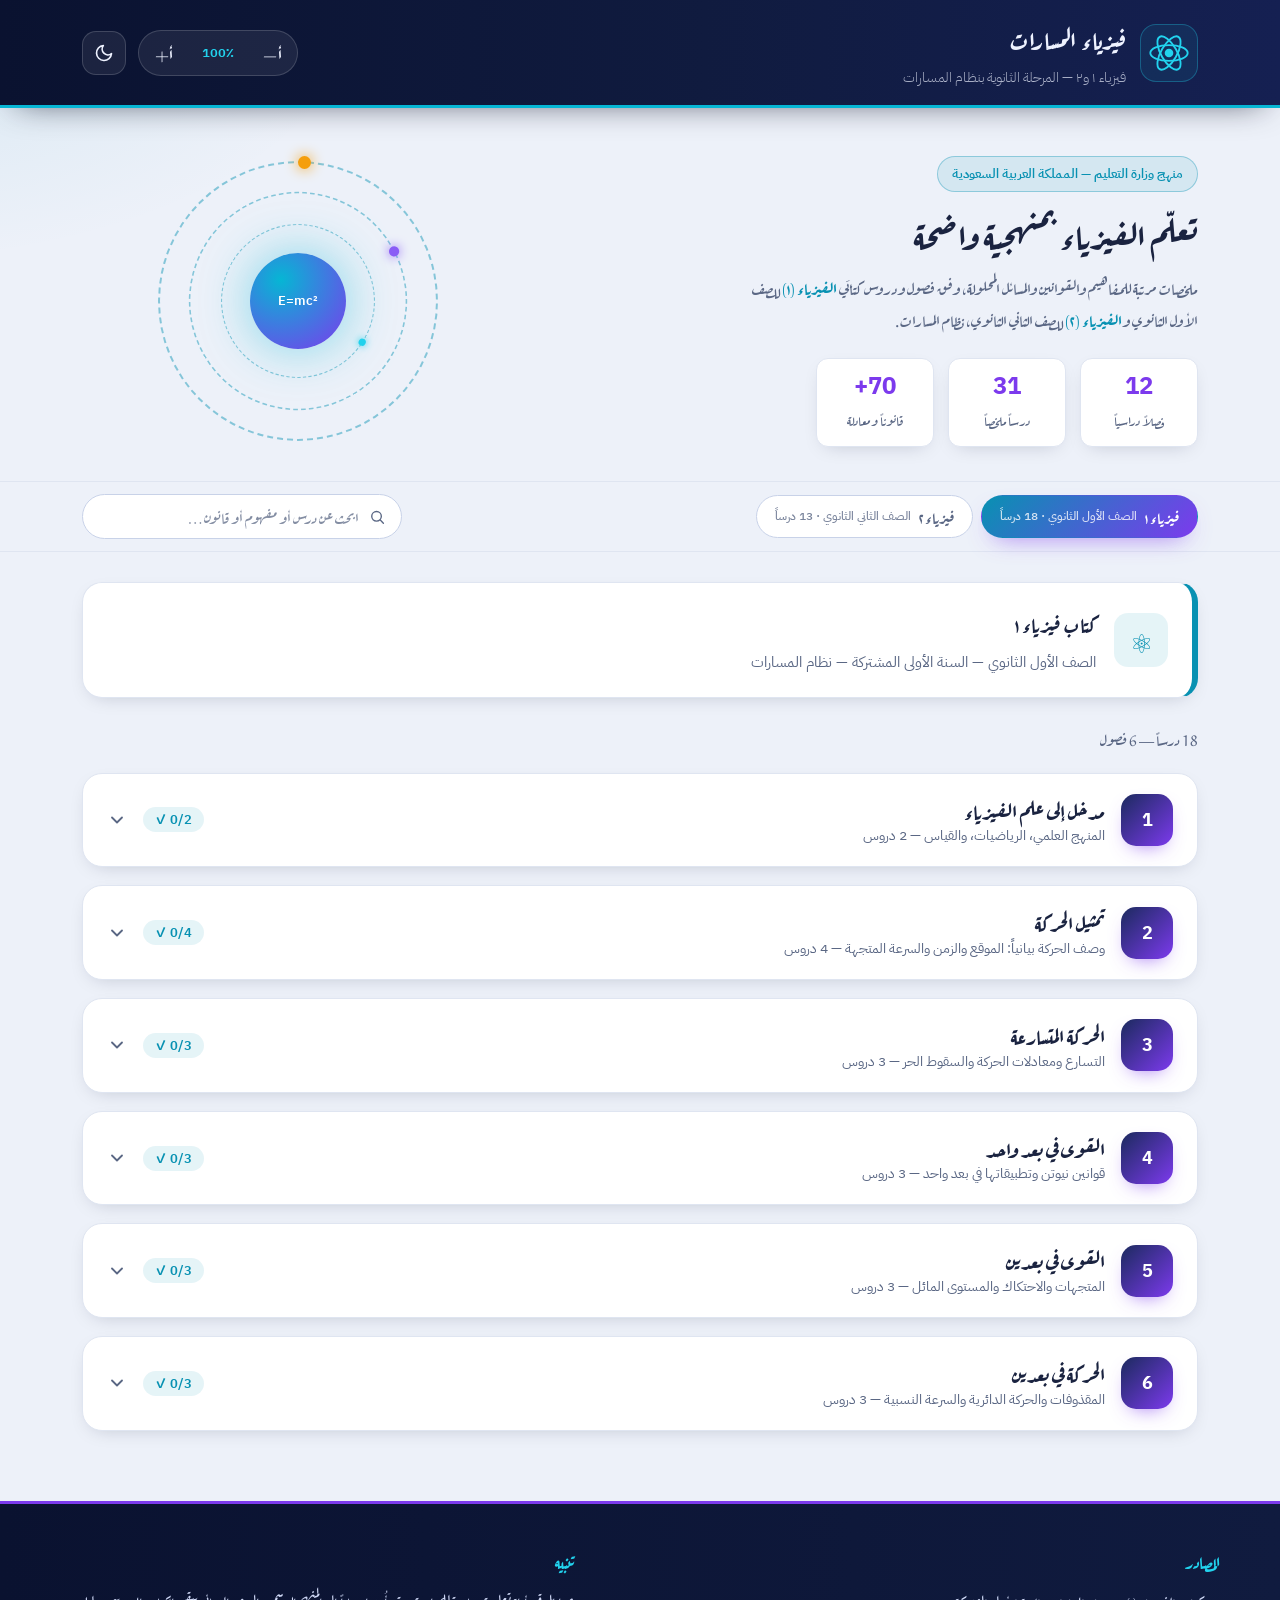
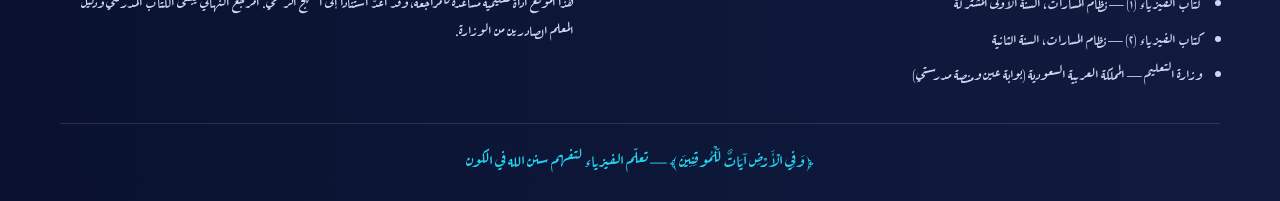
==== index.html @ 3f8d38b4 "Add files via upload" ====
<!DOCTYPE html>
<html lang="ar" dir="rtl" data-theme="light">
<head>
  <meta charset="UTF-8" />
  <meta name="viewport" content="width=device-width, initial-scale=1.0" />
  <meta name="description" content="ملخصات وتدريبات مادة الفيزياء للمرحلة الثانوية — نظام المسارات السعودي: فيزياء ١ للصف الأول الثانوي وفيزياء ٢ للصف الثاني الثانوي، وفق كتب وزارة التعليم." />
  <meta name="theme-color" content="#101b3f" />
  <title>فيزياء المسارات — فيزياء ١ و٢ للمرحلة الثانوية</title>

  <link rel="preconnect" href="https://fonts.googleapis.com" />
  <link rel="preconnect" href="https://fonts.gstatic.com" crossorigin />
  <link href="https://fonts.googleapis.com/css2?family=Aref+Ruqaa:wght@400;700&family=IBM+Plex+Sans+Arabic:wght@300;400;500;600;700&family=Amiri:ital,wght@0,400;0,700;1,400&display=swap" rel="stylesheet" />
  <link rel="stylesheet" href="style.css" />
</head>
<body>
  <!-- ============ الترويسة ============ -->
  <header class="site-header">
    <div class="header-inner">
      <div class="brand">
        <span class="brand-atom" aria-hidden="true">
          <svg viewBox="0 0 64 64" width="46" height="46">
            <circle cx="32" cy="32" r="6" fill="currentColor"/>
            <ellipse cx="32" cy="32" rx="26" ry="11" fill="none" stroke="currentColor" stroke-width="2.6"/>
            <ellipse cx="32" cy="32" rx="26" ry="11" fill="none" stroke="currentColor" stroke-width="2.6" transform="rotate(60 32 32)"/>
            <ellipse cx="32" cy="32" rx="26" ry="11" fill="none" stroke="currentColor" stroke-width="2.6" transform="rotate(120 32 32)"/>
          </svg>
        </span>
        <div class="brand-text">
          <h1>فيزياء المسارات</h1>
          <p>فيزياء ١ و٢ — المرحلة الثانوية بنظام المسارات</p>
        </div>
      </div>

      <div class="header-controls">
        <!-- التحكم بحجم الخط -->
        <div class="font-controls" role="group" aria-label="حجم الخط">
          <button id="fontDec" class="ctrl-btn" title="تصغير الخط">أ−</button>
          <span id="fontValue" class="font-value" title="حجم الخط الحالي">100٪</span>
          <button id="fontInc" class="ctrl-btn" title="تكبير الخط">أ+</button>
        </div>

        <!-- تبديل الثيم -->
        <button id="themeToggle" class="theme-toggle" title="تبديل الوضع الليلي/النهاري" aria-label="تبديل الثيم">
          <svg class="icon-moon" viewBox="0 0 24 24" width="20" height="20">
            <path d="M21 12.8A9 9 0 1 1 11.2 3a7 7 0 0 0 9.8 9.8Z" fill="none" stroke="currentColor" stroke-width="2" stroke-linejoin="round"/>
          </svg>
          <svg class="icon-sun" viewBox="0 0 24 24" width="20" height="20">
            <circle cx="12" cy="12" r="4.5" fill="none" stroke="currentColor" stroke-width="2"/>
            <g stroke="currentColor" stroke-width="2" stroke-linecap="round">
              <path d="M12 2v3M12 19v3M2 12h3M19 12h3M4.9 4.9l2.1 2.1M17 17l2.1 2.1M19.1 4.9 17 7M7 17l-2.1 2.1"/>
            </g>
          </svg>
        </button>
      </div>
    </div>
  </header>

  <!-- ============ البطل ============ -->
  <section class="hero">
    <div class="hero-inner">
      <div class="hero-text">
        <span class="hero-badge">منهج وزارة التعليم — المملكة العربية السعودية</span>
        <h2>تعلّم الفيزياء بمنهجية واضحة</h2>
        <p>
          ملخصات مرتبة للمفاهيم والقوانين والمسائل المحلولة، وفق فصول ودروس كتابَي
          <strong>الفيزياء (١)</strong> للصف الأول الثانوي و<strong>الفيزياء (٢)</strong> للصف الثاني الثانوي،
          نظام المسارات.
        </p>
        <div class="hero-stats">
          <div class="stat"><span class="stat-num">12</span><span class="stat-label">فصلاً دراسياً</span></div>
          <div class="stat"><span class="stat-num">31</span><span class="stat-label">درساً ملخصاً</span></div>
          <div class="stat"><span class="stat-num">70+</span><span class="stat-label">قانوناً ومعادلة</span></div>
        </div>
      </div>
      <div class="hero-art" aria-hidden="true">
        <div class="orbit orbit-a"></div>
        <div class="orbit orbit-b"></div>
        <div class="orbit orbit-c"></div>
        <div class="nucleus">E=mc²</div>
      </div>
    </div>
  </section>

  <!-- ============ اختيار الكتاب + البحث ============ -->
  <nav class="book-nav">
    <div class="book-nav-inner">
      <div id="bookTabs" class="book-tabs" role="tablist" aria-label="اختيار الكتاب"></div>
      <div class="search-box">
        <svg viewBox="0 0 24 24" width="18" height="18" aria-hidden="true">
          <circle cx="11" cy="11" r="7" fill="none" stroke="currentColor" stroke-width="2"/>
          <path d="M16.5 16.5 21 21" stroke="currentColor" stroke-width="2" stroke-linecap="round"/>
        </svg>
        <input id="searchInput" type="search" placeholder="ابحث عن درس أو مفهوم أو قانون…" autocomplete="off" />
      </div>
    </div>
  </nav>

  <main class="container">
    <!-- بطاقة تعريف الكتاب -->
    <section id="bookInfo" class="book-info"></section>

    <!-- التصفية -->
    <div class="toolbar">
      <p id="resultInfo" class="result-info"></p>
      <button id="clearSearch" class="text-btn hidden">مسح البحث</button>
    </div>

    <!-- الفصول -->
    <section id="chapters" class="chapters" aria-live="polite"></section>

    <!-- لا نتائج -->
    <div id="emptyState" class="empty hidden">
      <svg viewBox="0 0 24 24" width="54" height="54" aria-hidden="true">
        <circle cx="11" cy="11" r="7" fill="none" stroke="currentColor" stroke-width="1.6"/>
        <path d="M16.5 16.5 21 21" stroke="currentColor" stroke-width="1.6" stroke-linecap="round"/>
      </svg>
      <h3>لا توجد نتائج مطابقة</h3>
      <p>جرّب كلمة بحث أخرى مثل: التسارع، الزخم، الجاذبية…</p>
    </div>
  </main>

  <!-- ============ الفوتر ============ -->
  <footer class="site-footer">
    <div class="footer-inner">
      <div class="footer-col">
        <h4>المصادر</h4>
        <ul>
          <li>كتاب الفيزياء (١) — نظام المسارات، السنة الأولى المشتركة</li>
          <li>كتاب الفيزياء (٢) — نظام المسارات، السنة الثانية</li>
          <li>وزارة التعليم — المملكة العربية السعودية (بوابة عين ومنصة مدرستي)</li>
        </ul>
      </div>
      <div class="footer-col">
        <h4>تنبيه</h4>
        <p>
          هذا الموقع أداة تعليمية مساعدة للمراجعة، وقد أُعدّ استناداً إلى المنهج الرسمي.
          المرجع النهائي يبقى الكتاب المدرسي ودليل المعلم الصادرين من الوزارة.
        </p>
      </div>
    </div>
    <p class="footer-note">﴿ وَفِي الْأَرْضِ آيَاتٌ لِّلْمُوقِنِينَ ﴾ — تعلّم الفيزياء لتفهم سنن الله في الكون</p>
  </footer>

  <!-- ============ نافذة الدرس ============ -->
  <div id="modal" class="modal hidden" role="dialog" aria-modal="true" aria-labelledby="modalTitle">
    <div class="modal-backdrop" data-close></div>
    <div class="modal-card">
      <button class="modal-close" data-close aria-label="إغلاق">&times;</button>
      <div class="modal-head">
        <span id="modalChapter" class="chip"></span>
        <span id="modalLesson" class="chip chip-soft"></span>
      </div>
      <h2 id="modalTitle"></h2>
      <p id="modalSummary" class="modal-summary"></p>

      <div id="modalConcepts" class="modal-section"></div>
      <div id="modalFormulas" class="modal-section"></div>
      <div id="modalExample" class="modal-section"></div>
      <div id="modalTip" class="modal-tip"></div>
    </div>
  </div>

  <button id="toTop" class="to-top" title="أعلى الصفحة" aria-label="أعلى الصفحة">↑</button>

  <script src="data.js"></script>
  <script src="app.js"></script>
</body>
</html>
---- style.css ----
/* =========================================================
   فيزياء المسارات — التنسيق
   خط الرقعة: Aref Ruqaa للعناوين والنصوص
   خط المعادلات: IBM Plex Sans Arabic
   ========================================================= */

:root {
  --fs: 1;

  --navy-900: #0a1230;
  --navy-800: #101b3f;
  --navy-700: #1b2a5e;
  --cyan-600: #0891b2;
  --cyan-500: #06b6d4;
  --cyan-400: #22d3ee;
  --violet-600: #7c3aed;
  --violet-500: #8b5cf6;
  --amber-500: #f59e0b;
  --amber-600: #d97706;
  --rose-500: #e0527a;

  --bg: #edf1f9;
  --bg-soft: #f7f9fd;
  --surface: #ffffff;
  --text: #1a2340;
  --text-soft: #5a6784;
  --line: #dfe5f1;
  --line-strong: #c8d2e8;
  --accent: var(--cyan-600);
  --accent-2: var(--violet-600);
  --accent-soft: rgba(8, 145, 178, .1);
  --accent-2-soft: rgba(124, 58, 237, .1);
  --shadow-lg: 0 24px 60px -24px rgba(10, 18, 48, .35);
  --shadow-sm: 0 6px 20px -10px rgba(10, 18, 48, .25);
  --radius: 20px;
  --radius-sm: 12px;

  --font-ruqaa: "Aref Ruqaa", "Amiri", serif;
  --font-math: "IBM Plex Sans Arabic", "Segoe UI", sans-serif;
}

[data-theme="dark"] {
  --bg: #080e24;
  --bg-soft: #0d1531;
  --surface: #121c3e;
  --text: #e9eefc;
  --text-soft: #9aa9cf;
  --line: #24336b;
  --line-strong: #35478c;
  --accent: var(--cyan-400);
  --accent-2: var(--violet-500);
  --accent-soft: rgba(34, 211, 238, .12);
  --accent-2-soft: rgba(139, 92, 246, .14);
  --shadow-lg: 0 24px 60px -20px rgba(0, 0, 0, .7);
  --shadow-sm: 0 6px 22px -10px rgba(0, 0, 0, .6);
}

html {
  font-size: calc(100% * var(--fs));
  scroll-behavior: smooth;
}

* { box-sizing: border-box; }

body {
  margin: 0;
  font-family: var(--font-ruqaa);
  color: var(--text);
  background:
    radial-gradient(1000px 500px at 90% -10%, var(--accent-2-soft), transparent 60%),
    radial-gradient(900px 480px at -10% 0%, var(--accent-soft), transparent 55%),
    var(--bg);
  min-height: 100vh;
  line-height: 2;
  transition: background .3s ease, color .3s ease;
}

/* ================= الترويسة ================= */
.site-header {
  position: sticky;
  top: 0;
  z-index: 50;
  background: linear-gradient(90deg, var(--navy-900), var(--navy-800) 55%, #152052);
  color: #eef2ff;
  border-bottom: 3px solid var(--cyan-500);
  box-shadow: 0 10px 34px -18px rgba(6, 12, 34, .8);
}

.header-inner {
  max-width: 1160px;
  margin: 0 auto;
  padding: 14px 22px;
  display: flex;
  align-items: center;
  justify-content: space-between;
  gap: 18px;
  flex-wrap: wrap;
}

.brand { display: flex; align-items: center; gap: 14px; }

.brand-atom {
  display: grid;
  place-items: center;
  width: 58px;
  height: 58px;
  border-radius: 16px;
  color: var(--cyan-400);
  background: rgba(34, 211, 238, .08);
  border: 1px solid rgba(34, 211, 238, .3);
  flex-shrink: 0;
}

.brand-atom svg { animation: spin-slow 26s linear infinite; }
@keyframes spin-slow { to { transform: rotate(360deg); } }

.brand-text h1 {
  margin: 0;
  font-size: 1.55rem;
  font-weight: 700;
  letter-spacing: .2px;
}

.brand-text p {
  margin: 0;
  font-size: .86rem;
  color: rgba(238, 242, 255, .68);
  font-family: var(--font-math);
  font-weight: 300;
}

.header-controls { display: flex; align-items: center; gap: 12px; }

/* مجموعة حجم الخط */
.font-controls {
  display: flex;
  align-items: center;
  gap: 4px;
  background: rgba(255, 255, 255, .07);
  border: 1px solid rgba(255, 255, 255, .16);
  border-radius: 999px;
  padding: 4px;
}

.ctrl-btn {
  min-width: 42px;
  height: 36px;
  padding: 0 10px;
  border: none;
  border-radius: 999px;
  background: transparent;
  color: #eef2ff;
  font-family: var(--font-ruqaa);
  font-size: 1rem;
  font-weight: 700;
  cursor: pointer;
  transition: background .2s, transform .15s;
}

.ctrl-btn:hover { background: rgba(255, 255, 255, .14); }
.ctrl-btn:active { transform: scale(.94); }
.ctrl-btn:disabled { opacity: .35; cursor: not-allowed; }

.font-value {
  min-width: 58px;
  text-align: center;
  font-family: var(--font-math);
  font-size: .8rem;
  font-weight: 600;
  color: var(--cyan-400);
}

/* زر الثيم */
.theme-toggle {
  display: grid;
  place-items: center;
  width: 44px;
  height: 44px;
  border-radius: 14px;
  border: 1px solid rgba(255, 255, 255, .16);
  background: rgba(255, 255, 255, .07);
  color: #eef2ff;
  cursor: pointer;
  transition: background .2s, transform .15s, color .2s;
}

.theme-toggle:hover { background: rgba(255, 255, 255, .16); transform: translateY(-1px); color: var(--cyan-400); }

.icon-sun { display: none; }
[data-theme="dark"] .icon-moon { display: none; }
[data-theme="dark"] .icon-sun { display: block; }

/* ================= البطل ================= */
.hero { padding: 46px 0 34px; }

.hero-inner {
  max-width: 1160px;
  margin: 0 auto;
  padding: 0 22px;
  display: grid;
  grid-template-columns: 1.35fr .9fr;
  gap: 34px;
  align-items: center;
}

.hero-badge {
  display: inline-block;
  font-family: var(--font-math);
  font-size: .8rem;
  font-weight: 600;
  color: var(--accent);
  background: var(--accent-soft);
  border: 1px solid color-mix(in srgb, var(--accent) 35%, transparent);
  padding: 4px 14px;
  border-radius: 999px;
  margin-bottom: 14px;
}

.hero-text h2 {
  margin: 0 0 10px;
  font-size: 2.15rem;
  font-weight: 700;
  line-height: 1.6;
  color: var(--text);
}

.hero-text p {
  margin: 0 0 22px;
  color: var(--text-soft);
  font-size: 1.02rem;
  max-width: 56ch;
}

.hero-text strong { color: var(--accent); font-weight: 700; }

.hero-stats { display: flex; gap: 14px; flex-wrap: wrap; }

.stat {
  background: var(--surface);
  border: 1px solid var(--line);
  border-radius: var(--radius-sm);
  padding: 12px 20px;
  box-shadow: var(--shadow-sm);
  text-align: center;
  min-width: 118px;
}

.stat-num {
  display: block;
  font-family: var(--font-math);
  font-size: 1.5rem;
  font-weight: 700;
  color: var(--accent-2);
  line-height: 1.3;
}

.stat-label { font-size: .84rem; color: var(--text-soft); }

/* الرسم المداري */
.hero-art {
  position: relative;
  width: 280px;
  height: 280px;
  margin-inline: auto;
}

.nucleus {
  position: absolute;
  inset: 50% auto auto 50%;
  transform: translate(-50%, -50%);
  width: 96px;
  height: 96px;
  border-radius: 50%;
  display: grid;
  place-items: center;
  background: radial-gradient(circle at 32% 28%, var(--cyan-500), var(--violet-600));
  color: #fff;
  font-family: var(--font-math);
  font-size: .82rem;
  font-weight: 600;
  box-shadow: 0 0 60px -8px color-mix(in srgb, var(--cyan-500) 70%, transparent);
}

.orbit {
  position: absolute;
  inset: 0;
  border: 2px dashed color-mix(in srgb, var(--accent) 45%, transparent);
  border-radius: 50%;
  animation: spin-slow 30s linear infinite;
}

.orbit::after {
  content: "";
  position: absolute;
  top: -7px;
  left: 50%;
  width: 13px;
  height: 13px;
  border-radius: 50%;
  background: var(--amber-500);
  box-shadow: 0 0 14px var(--amber-500);
}

.orbit-a { transform: rotate(0deg) scale(1); animation-duration: 22s; }
.orbit-b { transform: rotate(60deg) scale(.78); animation-duration: 30s; }
.orbit-b::after { background: var(--violet-500); box-shadow: 0 0 14px var(--violet-500); }
.orbit-c { transform: rotate(120deg) scale(.55); animation-duration: 16s; }
.orbit-c::after { background: var(--cyan-400); box-shadow: 0 0 14px var(--cyan-400); }

/* ================= شريط الكتب ================= */
.book-nav {
  position: sticky;
  top: 87px;
  z-index: 40;
  background: color-mix(in srgb, var(--bg) 88%, transparent);
  backdrop-filter: blur(10px);
  border-block: 1px solid var(--line);
}

.book-nav-inner {
  max-width: 1160px;
  margin: 0 auto;
  padding: 12px 22px;
  display: flex;
  align-items: center;
  justify-content: space-between;
  gap: 16px;
  flex-wrap: wrap;
}

.book-tabs { display: flex; gap: 8px; flex-wrap: wrap; }

.book-tab {
  display: inline-flex;
  align-items: center;
  gap: 8px;
  padding: 8px 18px;
  border-radius: 999px;
  border: 1.5px solid var(--line-strong);
  background: var(--surface);
  color: var(--text-soft);
  font-family: var(--font-ruqaa);
  font-size: .98rem;
  font-weight: 700;
  cursor: pointer;
  transition: all .2s;
}

.book-tab:hover { border-color: var(--accent); color: var(--accent); }

.book-tab.active {
  background: linear-gradient(135deg, var(--cyan-600), var(--violet-600));
  border-color: transparent;
  color: #fff;
  box-shadow: 0 10px 24px -12px color-mix(in srgb, var(--violet-600) 70%, transparent);
}

.book-tab .tab-sub {
  font-family: var(--font-math);
  font-size: .72rem;
  font-weight: 500;
  opacity: .8;
}

/* البحث */
.search-box {
  display: flex;
  align-items: center;
  gap: 8px;
  background: var(--surface);
  border: 1.5px solid var(--line-strong);
  border-radius: 999px;
  padding: 8px 16px;
  color: var(--text-soft);
  transition: border-color .2s, box-shadow .2s;
  min-width: 320px;
}

.search-box:focus-within {
  border-color: var(--accent);
  box-shadow: 0 0 0 4px var(--accent-soft);
}

.search-box input {
  border: none;
  background: transparent;
  color: var(--text);
  font-family: var(--font-ruqaa);
  font-size: .98rem;
  outline: none;
  width: 100%;
}

.search-box input::placeholder { color: var(--text-soft); opacity: .75; }

/* ================= الحاوية ================= */
.container {
  max-width: 1160px;
  margin: 0 auto;
  padding: 30px 22px 70px;
}

/* بطاقة تعريف الكتاب */
.book-info {
  display: flex;
  align-items: center;
  gap: 18px;
  background: var(--surface);
  border: 1px solid var(--line);
  border-inline-start: 6px solid var(--accent);
  border-radius: var(--radius);
  padding: 20px 24px;
  margin-bottom: 26px;
  box-shadow: var(--shadow-sm);
  flex-wrap: wrap;
}

.book-info-icon {
  width: 54px;
  height: 54px;
  display: grid;
  place-items: center;
  border-radius: 14px;
  background: var(--accent-soft);
  color: var(--accent);
  font-size: 1.6rem;
  flex-shrink: 0;
}

.book-info h3 { margin: 0 0 3px; font-size: 1.3rem; font-weight: 700; }

.book-info p {
  margin: 0;
  color: var(--text-soft);
  font-size: .92rem;
  font-family: var(--font-math);
  font-weight: 400;
}

/* شريط الأدوات */
.toolbar {
  display: flex;
  align-items: center;
  justify-content: space-between;
  gap: 12px;
  margin-bottom: 18px;
  flex-wrap: wrap;
}

.result-info { margin: 0; color: var(--text-soft); font-size: .95rem; }

.text-btn {
  background: none;
  border: 1px solid var(--line-strong);
  border-radius: 999px;
  padding: 6px 16px;
  color: var(--accent);
  font-family: var(--font-ruqaa);
  font-size: .9rem;
  cursor: pointer;
  transition: background .2s;
}

.text-btn:hover { background: var(--accent-soft); }

.hidden { display: none !important; }

/* ================= الفصول (الأكورديون) ================= */
.chapters { display: flex; flex-direction: column; gap: 18px; }

.chapter {
  background: var(--surface);
  border: 1px solid var(--line);
  border-radius: var(--radius);
  box-shadow: var(--shadow-sm);
  overflow: hidden;
  transition: border-color .25s, box-shadow .25s;
}

.chapter.open { border-color: color-mix(in srgb, var(--accent) 40%, var(--line)); box-shadow: var(--shadow-lg); }

.chapter-head {
  display: flex;
  align-items: center;
  gap: 16px;
  width: 100%;
  padding: 20px 24px;
  background: transparent;
  border: none;
  cursor: pointer;
  text-align: start;
  font-family: var(--font-ruqaa);
  color: var(--text);
  transition: background .2s;
}

.chapter-head:hover { background: color-mix(in srgb, var(--accent-soft) 60%, transparent); }

.chapter-num {
  width: 52px;
  height: 52px;
  flex-shrink: 0;
  display: grid;
  place-items: center;
  border-radius: 15px;
  background: linear-gradient(135deg, var(--navy-700), var(--violet-600));
  color: #fff;
  font-family: var(--font-math);
  font-weight: 700;
  font-size: 1.15rem;
  box-shadow: 0 8px 20px -10px color-mix(in srgb, var(--violet-600) 80%, transparent);
}

.chapter-title-wrap { flex: 1; min-width: 0; }

.chapter-title {
  margin: 0;
  font-size: 1.32rem;
  font-weight: 700;
  line-height: 1.5;
}

.chapter-desc {
  margin: 0;
  font-size: .88rem;
  color: var(--text-soft);
  font-family: var(--font-math);
  font-weight: 400;
}

.chapter-progress {
  font-family: var(--font-math);
  font-size: .8rem;
  font-weight: 600;
  color: var(--accent);
  background: var(--accent-soft);
  border-radius: 999px;
  padding: 3px 12px;
  white-space: nowrap;
}

.chapter-chevron {
  color: var(--text-soft);
  transition: transform .3s;
  flex-shrink: 0;
}

.chapter.open .chapter-chevron { transform: rotate(180deg); }

.chapter-body {
  display: none;
  padding: 0 24px 24px;
}

.chapter.open .chapter-body { display: block; animation: slide-down .3s ease; }

@keyframes slide-down {
  from { opacity: 0; transform: translateY(-8px); }
  to { opacity: 1; transform: translateY(0); }
}

/* بطاقات الدروس */
.lessons { display: grid; gap: 12px; }

.lesson-card {
  display: flex;
  align-items: center;
  gap: 14px;
  padding: 14px 18px;
  background: var(--bg-soft);
  border: 1px solid var(--line);
  border-radius: var(--radius-sm);
  cursor: pointer;
  transition: transform .18s, border-color .2s, box-shadow .2s, background .2s;
}

.lesson-card:hover {
  transform: translateX(-4px);
  border-color: var(--accent);
  box-shadow: var(--shadow-sm);
}

.lesson-num {
  flex-shrink: 0;
  font-family: var(--font-math);
  font-weight: 700;
  font-size: .82rem;
  color: var(--accent-2);
  background: var(--accent-2-soft);
  padding: 4px 11px;
  border-radius: 8px;
}

.lesson-title {
  flex: 1;
  margin: 0;
  font-size: 1.08rem;
  font-weight: 700;
  min-width: 0;
}

.lesson-main { flex: 1; min-width: 0; }

.lesson-preview {
  margin: 2px 0 0;
  font-size: .84rem;
  color: var(--text-soft);
  font-family: var(--font-math);
  font-weight: 400;
  white-space: nowrap;
  overflow: hidden;
  text-overflow: ellipsis;
}

.lesson-meta { display: flex; align-items: center; gap: 10px; flex-shrink: 0; }

.lesson-f-count {
  font-family: var(--font-math);
  font-size: .74rem;
  font-weight: 600;
  color: var(--text-soft);
  background: var(--line);
  border-radius: 999px;
  padding: 2px 9px;
  white-space: nowrap;
}

[data-theme="dark"] .lesson-f-count { background: color-mix(in srgb, var(--line) 70%, transparent); }

/* زر الإنجاز */
.done-btn {
  width: 34px;
  height: 34px;
  border-radius: 50%;
  border: 2px solid var(--line-strong);
  background: transparent;
  color: transparent;
  cursor: pointer;
  display: grid;
  place-items: center;
  transition: all .2s;
  flex-shrink: 0;
}

.done-btn:hover { border-color: var(--accent); color: var(--accent); }

.done-btn.done {
  background: linear-gradient(135deg, var(--cyan-600), var(--violet-600));
  border-color: transparent;
  color: #fff;
}

.lesson-card.is-done { opacity: .78; }
.lesson-card.is-done .lesson-title { text-decoration: line-through; text-decoration-thickness: 2px; text-decoration-color: color-mix(in srgb, var(--accent) 60%, transparent); }

/* ================= لا نتائج ================= */
.empty { text-align: center; padding: 70px 20px; color: var(--text-soft); }
.empty svg { color: var(--accent); opacity: .55; }
.empty h3 { margin: 14px 0 4px; color: var(--text); }

/* ================= الفوتر ================= */
.site-footer {
  background: linear-gradient(90deg, var(--navy-900), var(--navy-800));
  color: #cdd6f4;
  border-top: 3px solid var(--violet-600);
  padding: 40px 22px 26px;
}

.footer-inner {
  max-width: 1160px;
  margin: 0 auto;
  display: grid;
  grid-template-columns: 1.2fr 1fr;
  gap: 30px;
}

.footer-col h4 {
  margin: 0 0 10px;
  color: var(--cyan-400);
  font-size: 1.08rem;
}

.footer-col ul { margin: 0; padding-inline-start: 18px; }
.footer-col li { margin-bottom: 6px; font-size: .92rem; }
.footer-col p { margin: 0; font-size: .9rem; line-height: 1.9; }

.footer-note {
  max-width: 1160px;
  margin: 28px auto 0;
  padding-top: 18px;
  border-top: 1px solid rgba(255, 255, 255, .12);
  text-align: center;
  font-size: 1.05rem;
  color: var(--cyan-400);
}

/* ================= نافذة الدرس ================= */
.modal {
  position: fixed;
  inset: 0;
  z-index: 100;
  display: grid;
  place-items: center;
  padding: 20px;
}

.modal-backdrop {
  position: absolute;
  inset: 0;
  background: rgba(5, 10, 28, .68);
  backdrop-filter: blur(4px);
  animation: fade .25s ease;
}

@keyframes fade { from { opacity: 0; } to { opacity: 1; } }

.modal-card {
  position: relative;
  width: min(760px, 100%);
  max-height: 88vh;
  overflow-y: auto;
  background: var(--surface);
  border-radius: 24px;
  padding: 34px 32px 30px;
  box-shadow: 0 40px 90px -30px rgba(0, 0, 0, .6);
  border-top: 6px solid transparent;
  border-image: linear-gradient(90deg, var(--cyan-500), var(--violet-600)) 1;
  animation: pop .32s cubic-bezier(.2, .9, .3, 1.15);
}

@keyframes pop {
  from { opacity: 0; transform: scale(.95) translateY(14px); }
  to { opacity: 1; transform: scale(1) translateY(0); }
}

.modal-close {
  position: absolute;
  top: 16px;
  inset-inline-end: 18px;
  width: 40px;
  height: 40px;
  border-radius: 50%;
  border: 1px solid var(--line-strong);
  background: var(--bg-soft);
  color: var(--text);
  font-size: 1.5rem;
  line-height: 1;
  cursor: pointer;
  transition: background .2s, transform .15s;
}

.modal-close:hover { background: var(--line); transform: rotate(90deg); }

.modal-head { display: flex; gap: 8px; flex-wrap: wrap; margin-bottom: 14px; }

.chip {
  display: inline-block;
  font-family: var(--font-math);
  font-size: .76rem;
  font-weight: 700;
  color: #fff;
  background: linear-gradient(135deg, var(--cyan-600), var(--violet-600));
  padding: 3px 13px;
  border-radius: 999px;
}

.chip-soft {
  background: var(--accent-soft);
  color: var(--accent);
}

.modal-card h2 { margin: 0 0 10px; font-size: 1.7rem; font-weight: 700; color: var(--text); }

.modal-summary {
  margin: 0 0 22px;
  color: var(--text-soft);
  font-size: 1rem;
  line-height: 2.1;
  padding: 14px 18px;
  background: var(--bg-soft);
  border-inline-start: 4px solid var(--accent);
  border-radius: 10px;
}

.modal-section { margin-bottom: 24px; }

.modal-section h3 {
  margin: 0 0 12px;
  font-size: 1.18rem;
  font-weight: 700;
  color: var(--accent-2);
  display: flex;
  align-items: center;
  gap: 8px;
}

.modal-section h3::before {
  content: "";
  width: 8px;
  height: 8px;
  border-radius: 50%;
  background: linear-gradient(135deg, var(--cyan-500), var(--violet-600));
  flex-shrink: 0;
}

/* المفاهيم */
.concept {
  padding: 12px 16px;
  border: 1px solid var(--line);
  border-radius: var(--radius-sm);
  margin-bottom: 10px;
  background: var(--surface);
}

.concept b { color: var(--accent); font-weight: 700; }
.concept p { margin: 4px 0 0; color: var(--text-soft); font-size: .95rem; line-height: 2; }

/* القوانين */
.formula {
  display: flex;
  align-items: center;
  justify-content: space-between;
  gap: 16px;
  padding: 13px 18px;
  background: var(--bg-soft);
  border: 1.5px dashed color-mix(in srgb, var(--accent) 45%, transparent);
  border-radius: var(--radius-sm);
  margin-bottom: 10px;
  flex-wrap: wrap;
}

.formula-e {
  font-family: var(--font-math);
  font-size: 1.08rem;
  font-weight: 600;
  color: var(--text);
  direction: ltr;
  unicode-bidi: embed;
}

.formula-e sub, .formula-e sup { font-size: .7em; }

.formula-d { font-size: .87rem; color: var(--text-soft); text-align: end; flex: 1; min-width: 200px; }

/* المثال */
.example-q {
  padding: 14px 18px;
  background: color-mix(in srgb, var(--amber-500) 12%, transparent);
  border-inline-start: 4px solid var(--amber-500);
  border-radius: 10px;
  margin-bottom: 12px;
  font-size: 1rem;
}

.example-q b { color: var(--amber-600); }
[data-theme="dark"] .example-q b { color: var(--amber-500); }

.example-steps { margin: 0; padding: 0; list-style: none; counter-reset: step; }

.example-steps li {
  position: relative;
  padding: 8px 42px 8px 14px;
  margin-bottom: 8px;
  background: var(--bg-soft);
  border-radius: 10px;
  font-family: var(--font-math);
  font-size: .95rem;
  direction: ltr;
  text-align: left;
  unicode-bidi: embed;
}

.example-steps li::before {
  counter-increment: step;
  content: counter(step, arabic-indic);
  position: absolute;
  inset-inline-end: 12px;
  top: 50%;
  transform: translateY(-50%);
  width: 24px;
  height: 24px;
  border-radius: 50%;
  display: grid;
  place-items: center;
  background: var(--accent-soft);
  color: var(--accent);
  font-family: var(--font-math);
  font-size: .78rem;
  font-weight: 700;
}

.example-answer {
  padding: 12px 18px;
  background: var(--accent-soft);
  border-radius: 10px;
  font-weight: 700;
  font-size: 1.02rem;
}

.example-answer b { color: var(--accent); }

/* التنبيه */
.modal-tip {
  padding: 14px 18px;
  background: var(--accent-2-soft);
  border-inline-start: 4px solid var(--accent-2);
  border-radius: 10px;
  font-size: .95rem;
  line-height: 2;
}

.modal-tip b { color: var(--accent-2); }

/* ================= زر الأعلى ================= */
.to-top {
  position: fixed;
  inset-block-end: 26px;
  inset-inline-start: 26px;
  width: 48px;
  height: 48px;
  border-radius: 50%;
  border: none;
  background: linear-gradient(135deg, var(--cyan-600), var(--violet-600));
  color: #fff;
  font-size: 1.3rem;
  cursor: pointer;
  box-shadow: 0 14px 30px -12px color-mix(in srgb, var(--violet-600) 80%, transparent);
  opacity: 0;
  pointer-events: none;
  transition: opacity .25s, transform .2s;
  z-index: 45;
}

.to-top.show { opacity: 1; pointer-events: auto; }
.to-top:hover { transform: translateY(-4px); }

/* ================= تجاوب ================= */
@media (max-width: 900px) {
  .hero-inner { grid-template-columns: 1fr; text-align: center; }
  .hero-text p { margin-inline: auto; }
  .hero-stats { justify-content: center; }
  .hero-art { display: none; }
  .search-box { min-width: 0; width: 100%; }
  .book-nav-inner { justify-content: center; }
}

@media (max-width: 640px) {
  .header-inner { justify-content: center; }
  .brand-text h1 { font-size: 1.3rem; }
  .brand-text p { font-size: .78rem; }
  .hero { padding: 30px 0 22px; }
  .hero-text h2 { font-size: 1.7rem; }
  .container { padding: 22px 16px 60px; }
  .chapter-head { padding: 16px; gap: 12px; }
  .chapter-body { padding: 0 16px 18px; }
  .chapter-num { width: 44px; height: 44px; font-size: 1rem; }
  .chapter-title { font-size: 1.14rem; }
  .lesson-card { padding: 12px 14px; gap: 10px; }
  .lesson-preview { display: none; }
  .modal-card { padding: 28px 20px 24px; }
  .modal-card h2 { font-size: 1.4rem; }
  .formula { flex-direction: column; align-items: flex-start; }
  .formula-d { text-align: start; }
}

@media (prefers-reduced-motion: reduce) {
  * { animation: none !important; transition: none !important; scroll-behavior: auto !important; }
}
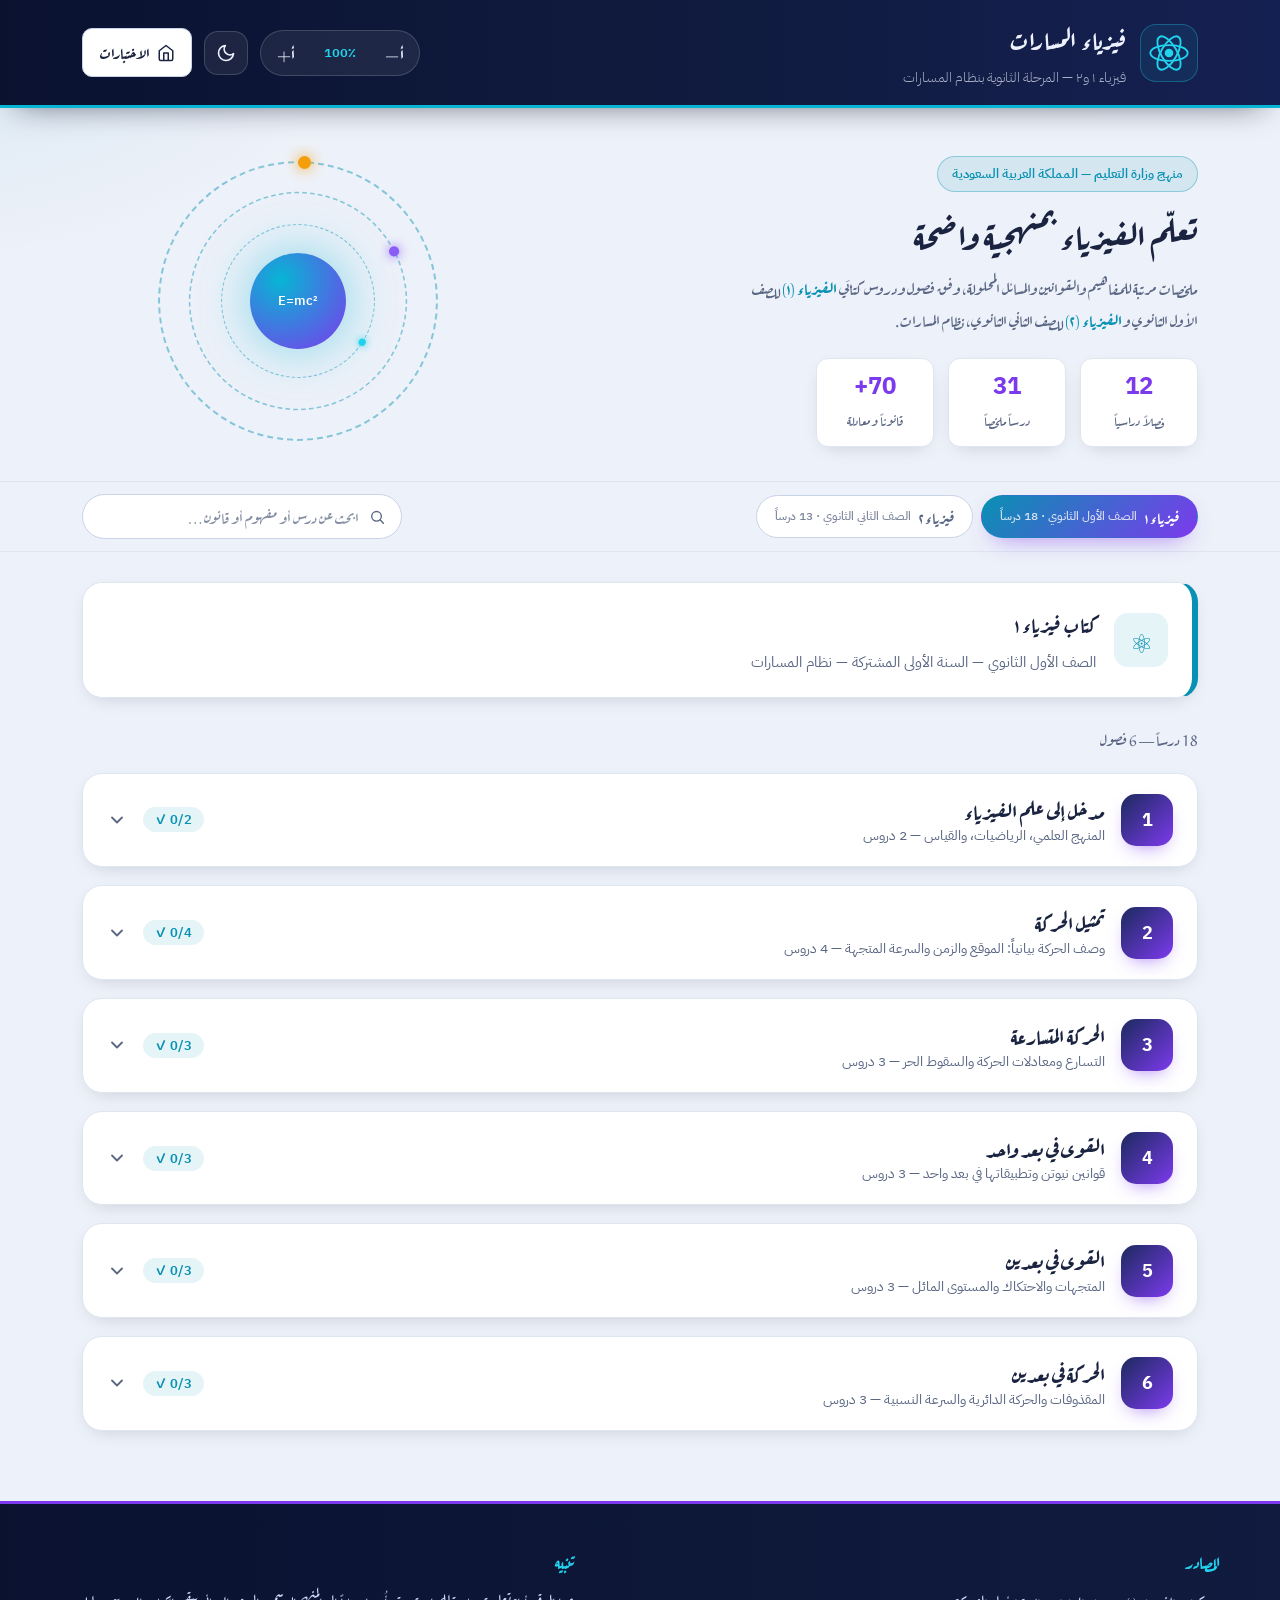
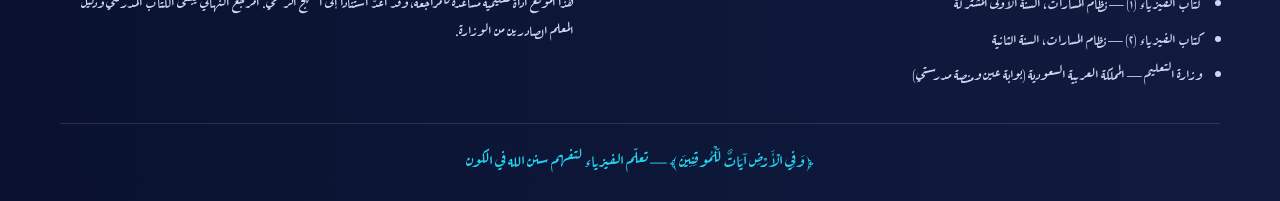
==== commit 789d016f: "Add files via upload" ====
--- a/index.html
+++ b/index.html
@@ -51,6 +51,15 @@
             </g>
           </svg>
         </button>
+
+        <!-- رابط صفحة الاختبارات -->
+        <a href="exams.html" class="exams-link" title="الانتقال إلى صفحة الاختبارات التفاعلية" aria-label="الاختبارات">
+          <svg viewBox="0 0 24 24" width="18" height="18" aria-hidden="true">
+            <path d="M3 9l9-7 9 7v11a2 2 0 0 1-2 2H5a2 2 0 0 1-2-2z" fill="none" stroke="currentColor" stroke-width="2" stroke-linejoin="round"/>
+            <polyline points="9 22 9 12 15 12 15 22" fill="none" stroke="currentColor" stroke-width="2" stroke-linejoin="round"/>
+          </svg>
+          <span>الاختبارات</span>
+        </a>
       </div>
     </div>
   </header>
--- a/style.css
+++ b/style.css
@@ -966,3 +966,53 @@
 @media (prefers-reduced-motion: reduce) {
   * { animation: none !important; transition: none !important; scroll-behavior: auto !important; }
 }
+
+/* رابط الاختبارات في الترويسة */
+.header-actions {
+  display: flex;
+  align-items: center;
+  gap: 10px;
+  margin-inline-start: auto;
+}
+
+.exams-link {
+  display: inline-flex;
+  align-items: center;
+  gap: 7px;
+  padding: 8px 16px;
+  border-radius: 10px;
+  border: 1.5px solid var(--line-strong);
+  background: var(--surface);
+  color: var(--text);
+  font-family: var(--font-ruqaa);
+  font-weight: 700;
+  font-size: .95rem;
+  text-decoration: none;
+  transition: all .2s;
+}
+
+.exams-link:hover {
+  border-color: var(--accent);
+  color: var(--accent);
+  background: var(--accent-soft);
+}
+
+/* إظهار رابط الاختبارات في التحكم العلوي في الجوال */
+@media (max-width: 640px) {
+  .header-inner {
+    flex-direction: column;
+    align-items: stretch;
+    gap: 12px;
+  }
+  .header-actions {
+    margin-inline-start: 0;
+    justify-content: center;
+    width: 100%;
+  }
+  .exams-link {
+    justify-content: center;
+    width: 100%;
+    max-width: 220px;
+    margin-inline: auto;
+  }
+}
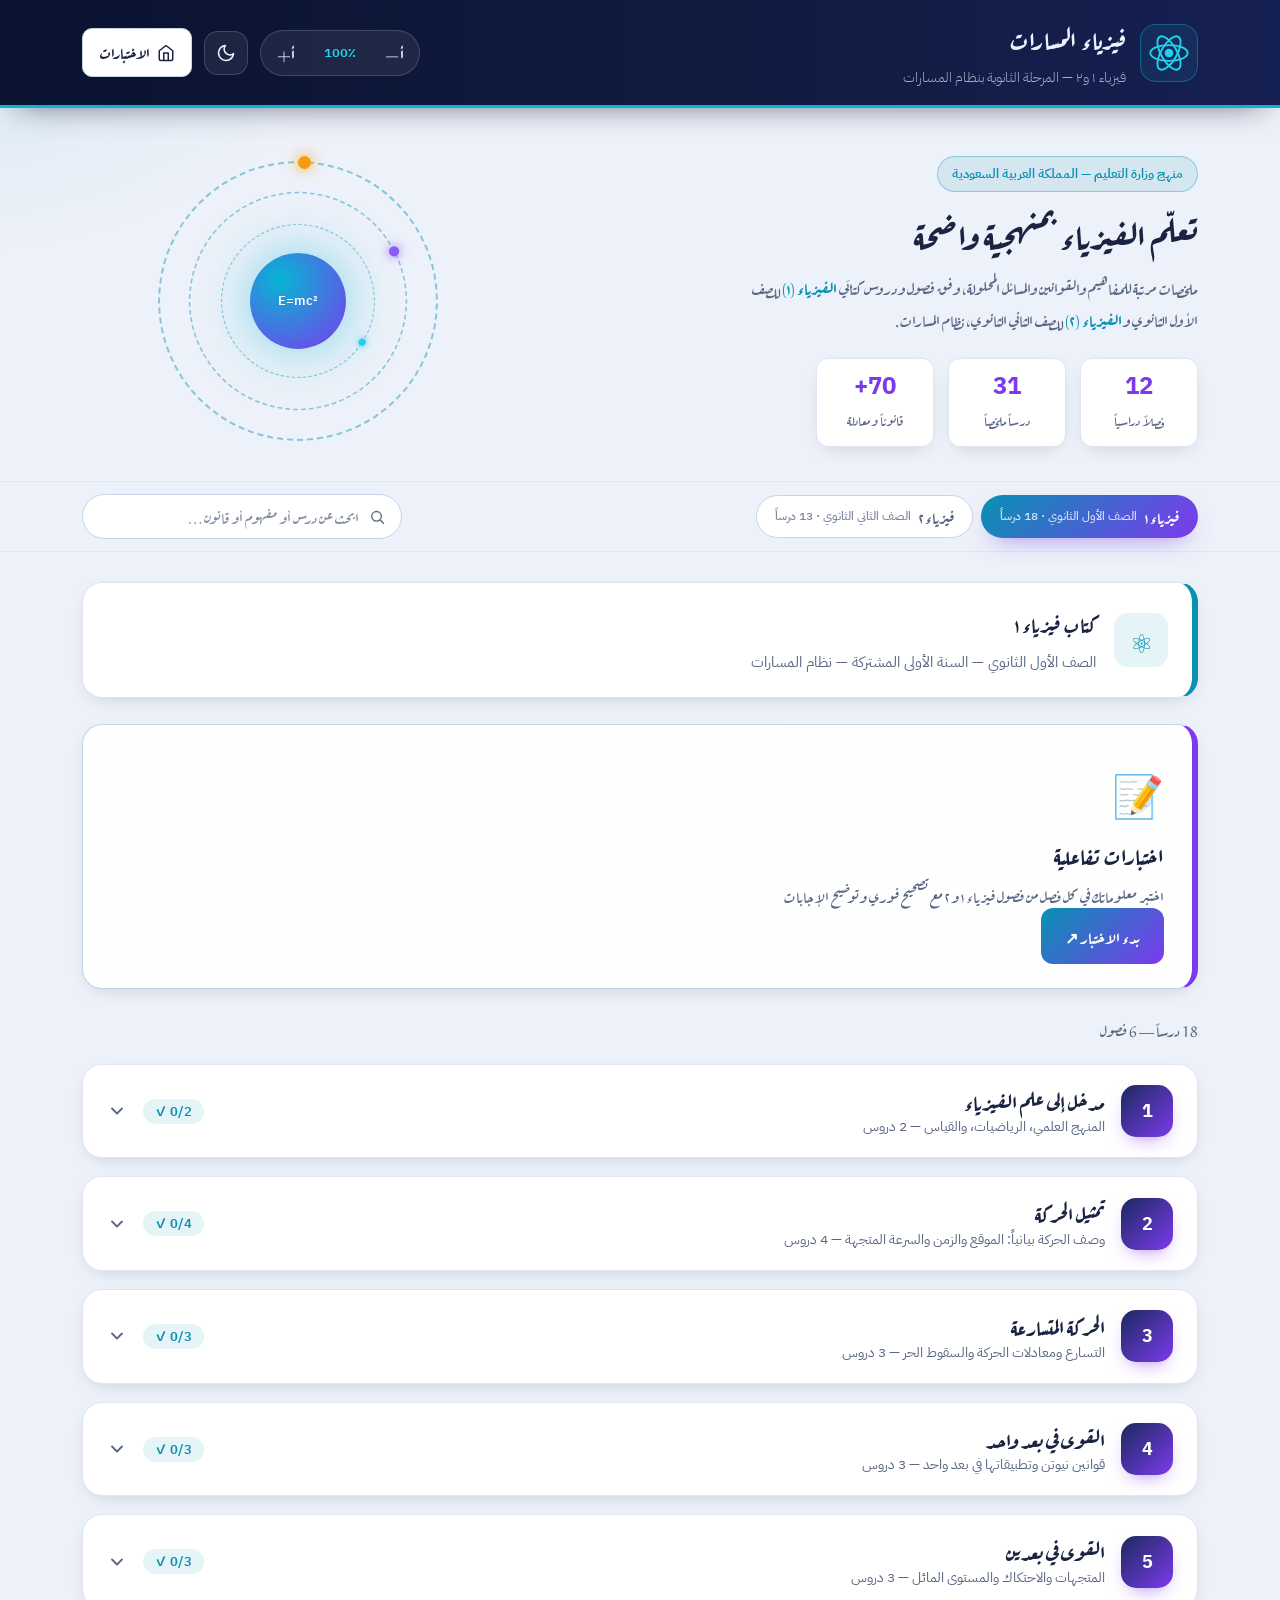
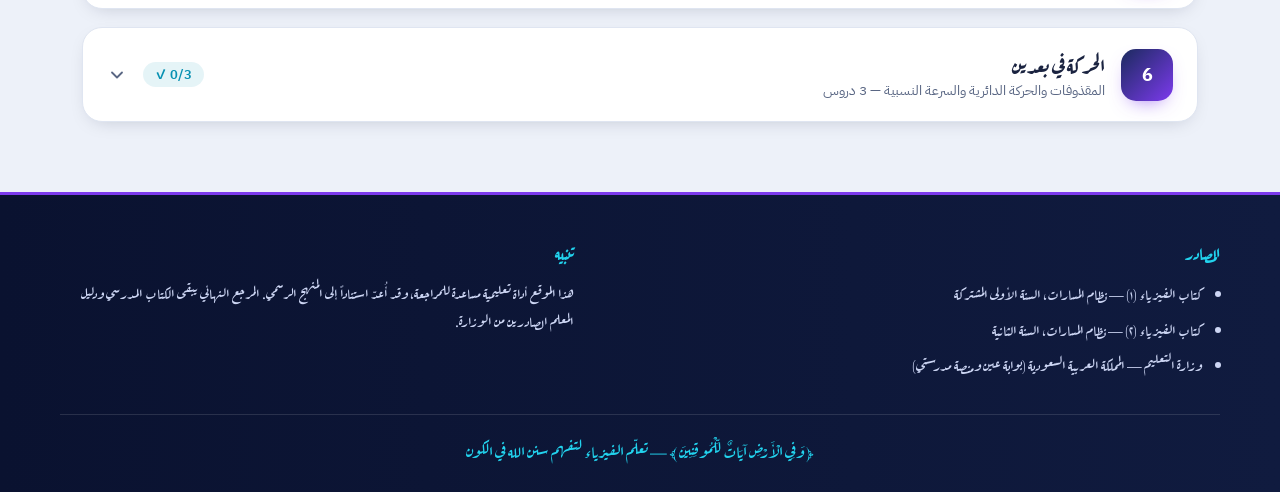
==== commit 3f828742: "Add files via upload" ====
--- a/index.html
+++ b/index.html
@@ -52,8 +52,8 @@
           </svg>
         </button>
 
-        <!-- رابط صفحة الاختبارات -->
-        <a href="exams.html" class="exams-link" title="الانتقال إلى صفحة الاختبارات التفاعلية" aria-label="الاختبارات">
+        <!-- رابط صفحة الاختبارات (يفتح في صفحة مستقلة) -->
+        <a href="exams.html" target="_blank" rel="noopener noreferrer" class="exams-link" title="الانتقال إلى صفحة الاختبارات التفاعلية" aria-label="الاختبارات">
           <svg viewBox="0 0 24 24" width="18" height="18" aria-hidden="true">
             <path d="M3 9l9-7 9 7v11a2 2 0 0 1-2 2H5a2 2 0 0 1-2-2z" fill="none" stroke="currentColor" stroke-width="2" stroke-linejoin="round"/>
             <polyline points="9 22 9 12 15 12 15 22" fill="none" stroke="currentColor" stroke-width="2" stroke-linejoin="round"/>
@@ -107,6 +107,18 @@
   <main class="container">
     <!-- بطاقة تعريف الكتاب -->
     <section id="bookInfo" class="book-info"></section>
+
+    <!-- بطاقة الاختبارات السريعة -->
+    <section class="exams-card">
+      <div class="exams-card-inner">
+        <div class="exams-card-icon" aria-hidden="true">📝</div>
+        <div class="exams-card-text">
+          <h3>اختبارات تفاعلية</h3>
+          <p>اختبر معلوماتك في كل فصل من فصول فيزياء ١ و ٢ مع تصحيح فوري وتوضيح الإجابات</p>
+        </div>
+        <a href="exams.html" target="_blank" rel="noopener noreferrer" class="exams-card-btn">بدء الاختبار ↗</a>
+      </div>
+    </section>
 
     <!-- التصفية -->
     <div class="toolbar">
--- a/style.css
+++ b/style.css
@@ -967,6 +967,68 @@
   * { animation: none !important; transition: none !important; scroll-behavior: auto !important; }
 }
 
+/* بطاقة الاختبارات السريعة */
+.exams-card {
+  background: linear-gradient(135deg, var(--surface), color-mix(in srgb, var(--surface) 90%, var(--bg-soft)));
+  border: 1.5px solid var(--line-strong);
+  border-inline-start: 6px solid var(--accent-2);
+  border-radius: var(--radius);
+  padding: 24px 28px;
+  margin: 26px 0;
+  box-shadow: var(--shadow-sm);
+  display: flex;
+  align-items: center;
+  gap: 22px;
+  flex-wrap: wrap;
+  transition: transform .2s, border-color .2s;
+}
+
+.exams-card:hover {
+  transform: translateY(-2px);
+  border-color: var(--accent);
+}
+
+.exams-card-icon {
+  font-size: 2.6rem;
+  flex-shrink: 0;
+}
+
+.exams-card-text h3 {
+  margin: 0 0 6px;
+  font-size: 1.4rem;
+  color: var(--text);
+}
+
+.exams-card-text p {
+  margin: 0;
+  color: var(--text-soft);
+  font-size: .98rem;
+  line-height: 1.6;
+}
+
+.exams-card-btn {
+  margin-inline-start: auto;
+  padding: 12px 24px;
+  border-radius: 12px;
+  border: none;
+  background: linear-gradient(135deg, var(--cyan-600), var(--violet-600));
+  color: #fff;
+  font-family: var(--font-ruqaa);
+  font-weight: 700;
+  font-size: 1rem;
+  text-decoration: none;
+  cursor: pointer;
+  transition: all .2s;
+  display: inline-flex;
+  align-items: center;
+  gap: 8px;
+}
+
+.exams-card-btn:hover {
+  transform: translateY(-2px);
+  box-shadow: 0 12px 28px -12px color-mix(in srgb, var(--violet-600) 80%, transparent);
+}
+
 /* رابط الاختبارات في الترويسة */
 .header-actions {
   display: flex;
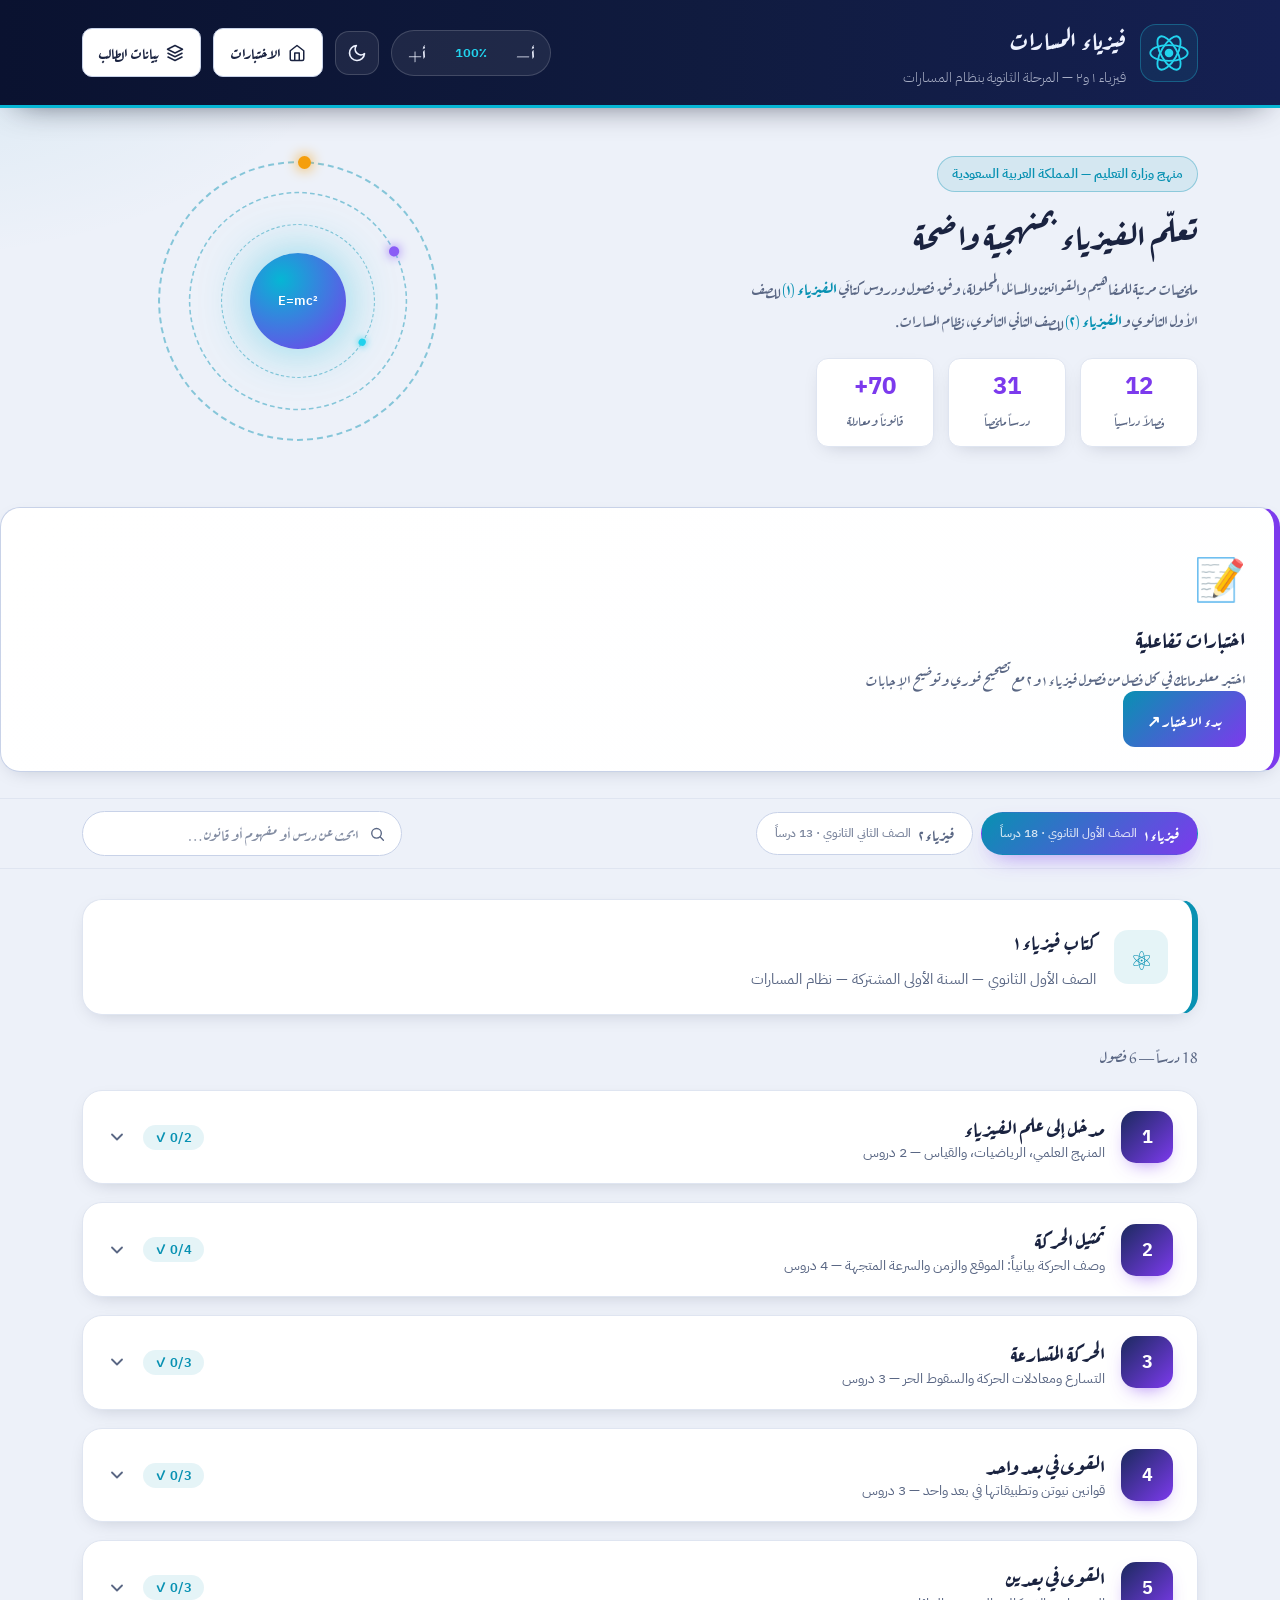
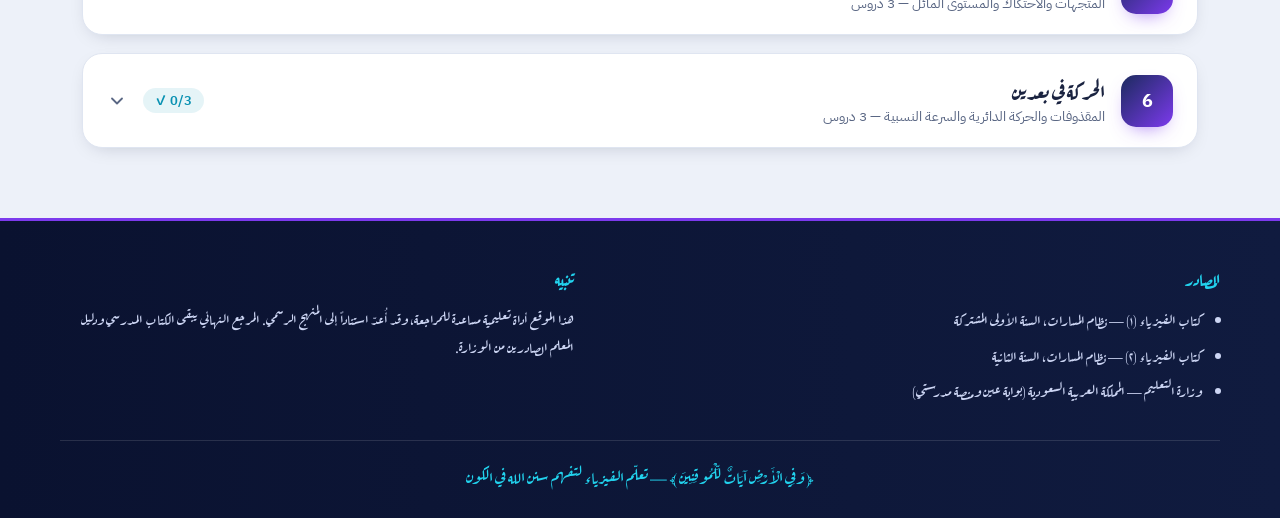
==== commit 7ed6796a: "Add files via upload" ====
--- a/index.html
+++ b/index.html
@@ -11,6 +11,8 @@
   <link rel="preconnect" href="https://fonts.gstatic.com" crossorigin />
   <link href="https://fonts.googleapis.com/css2?family=Aref+Ruqaa:wght@400;700&family=IBM+Plex+Sans+Arabic:wght@300;400;500;600;700&family=Amiri:ital,wght@0,400;0,700;1,400&display=swap" rel="stylesheet" />
   <link rel="stylesheet" href="style.css" />
+  <link rel="manifest" href="manifest.json" />
+  <link rel="apple-touch-icon" href="icons/apple-touch-icon-180.svg" />
 </head>
 <body>
   <!-- ============ الترويسة ============ -->
@@ -59,6 +61,14 @@
             <polyline points="9 22 9 12 15 12 15 22" fill="none" stroke="currentColor" stroke-width="2" stroke-linejoin="round"/>
           </svg>
           <span>الاختبارات</span>
+        </a>
+
+        <!-- رابط بيانات الطالب -->
+        <a href="student-data.html" target="_blank" rel="noopener noreferrer" class="exams-link" title="بيانات الطالب والسجل الأكاديمي" aria-label="بيانات الطالب">
+          <svg viewBox="0 0 24 24" width="18" height="18" aria-hidden="true">
+            <path d="M12 2L2 7l10 5 10-5-10-5zM2 17l10 5 10-5M2 12l10 5 10-5" fill="none" stroke="currentColor" stroke-width="2" stroke-linejoin="round"/>
+          </svg>
+          <span>بيانات الطالب</span>
         </a>
       </div>
     </div>
@@ -90,6 +100,18 @@
     </div>
   </section>
 
+  <!-- ============ بطاقة الاختبارات السريعة ============ -->
+  <section class="exams-card">
+    <div class="exams-card-inner">
+      <div class="exams-card-icon" aria-hidden="true">📝</div>
+      <div class="exams-card-text">
+        <h3>اختبارات تفاعلية</h3>
+        <p>اختبر معلوماتك في كل فصل من فصول فيزياء ١ و ٢ مع تصحيح فوري وتوضيح الإجابات</p>
+      </div>
+      <a href="exams.html" target="_blank" rel="noopener noreferrer" class="exams-card-btn">بدء الاختبار ↗</a>
+    </div>
+  </section>
+
   <!-- ============ اختيار الكتاب + البحث ============ -->
   <nav class="book-nav">
     <div class="book-nav-inner">
@@ -108,18 +130,6 @@
     <!-- بطاقة تعريف الكتاب -->
     <section id="bookInfo" class="book-info"></section>
 
-    <!-- بطاقة الاختبارات السريعة -->
-    <section class="exams-card">
-      <div class="exams-card-inner">
-        <div class="exams-card-icon" aria-hidden="true">📝</div>
-        <div class="exams-card-text">
-          <h3>اختبارات تفاعلية</h3>
-          <p>اختبر معلوماتك في كل فصل من فصول فيزياء ١ و ٢ مع تصحيح فوري وتوضيح الإجابات</p>
-        </div>
-        <a href="exams.html" target="_blank" rel="noopener noreferrer" class="exams-card-btn">بدء الاختبار ↗</a>
-      </div>
-    </section>
-
     <!-- التصفية -->
     <div class="toolbar">
       <p id="resultInfo" class="result-info"></p>
@@ -185,5 +195,19 @@
 
   <script src="data.js"></script>
   <script src="app.js"></script>
+  <script>
+    if ('serviceWorker' in navigator) {
+      const isLocalhost = location.hostname === 'localhost' || location.hostname === '127.0.0.1';
+      const isPreview = window.self !== window.top;
+      const excludedPaths = ['/login', '/oauth', '/auth'];
+      const pathname = location.pathname;
+
+      if (!isLocalhost && !isPreview && !excludedPaths.some(p => pathname.startsWith(p))) {
+        navigator.serviceWorker.register('/sw.js')
+          .then(reg => console.log('Service Worker registered:', reg.scope))
+          .catch(err => console.log('Service Worker registration failed:', err));
+      }
+    }
+  </script>
 </body>
 </html>
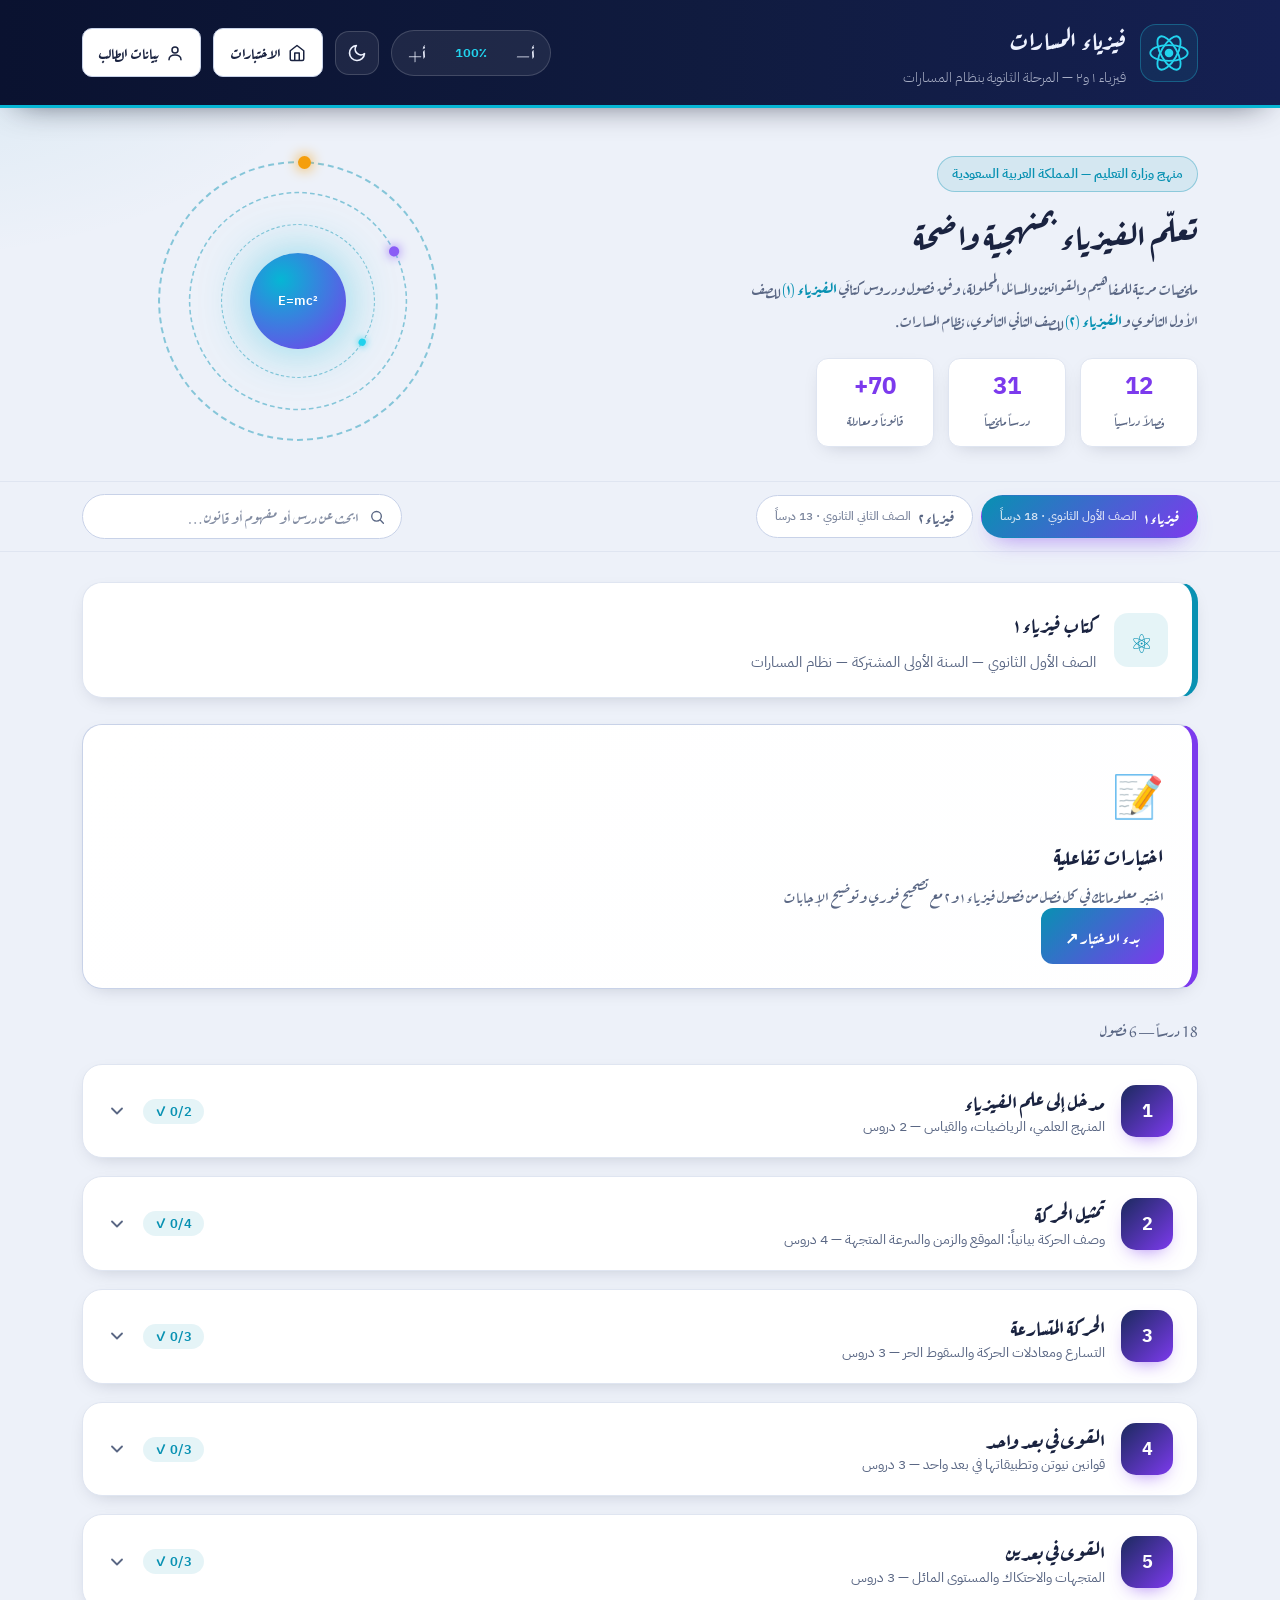
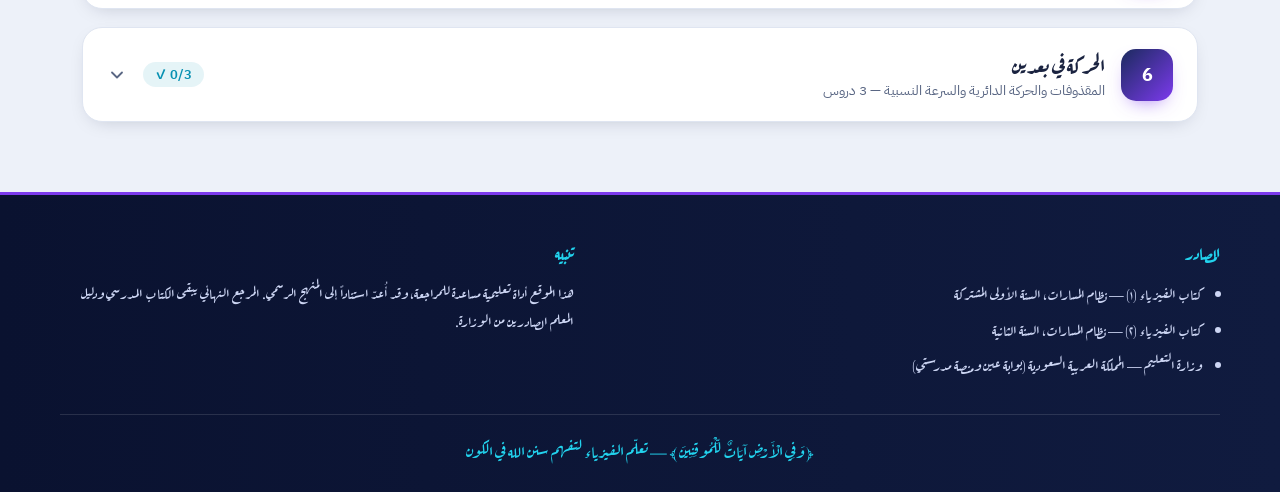
==== commit 94e0a320: "Add files via upload" ====
--- a/index.html
+++ b/index.html
@@ -63,10 +63,11 @@
           <span>الاختبارات</span>
         </a>
 
-        <!-- رابط بيانات الطالب -->
-        <a href="student-data.html" target="_blank" rel="noopener noreferrer" class="exams-link" title="بيانات الطالب والسجل الأكاديمي" aria-label="بيانات الطالب">
+        <!-- رابط صفحة بيانات الطالب -->
+        <a href="student-data.html" class="exams-link" title="الدخول إلى صفحة بيانات الطالب" aria-label="بيانات الطالب">
           <svg viewBox="0 0 24 24" width="18" height="18" aria-hidden="true">
-            <path d="M12 2L2 7l10 5 10-5-10-5zM2 17l10 5 10-5M2 12l10 5 10-5" fill="none" stroke="currentColor" stroke-width="2" stroke-linejoin="round"/>
+            <circle cx="12" cy="8" r="4" fill="none" stroke="currentColor" stroke-width="2"/>
+            <path d="M4 21c0-4 3.6-6.5 8-6.5s8 2.5 8 6.5" fill="none" stroke="currentColor" stroke-width="2" stroke-linecap="round"/>
           </svg>
           <span>بيانات الطالب</span>
         </a>
@@ -100,18 +101,6 @@
     </div>
   </section>
 
-  <!-- ============ بطاقة الاختبارات السريعة ============ -->
-  <section class="exams-card">
-    <div class="exams-card-inner">
-      <div class="exams-card-icon" aria-hidden="true">📝</div>
-      <div class="exams-card-text">
-        <h3>اختبارات تفاعلية</h3>
-        <p>اختبر معلوماتك في كل فصل من فصول فيزياء ١ و ٢ مع تصحيح فوري وتوضيح الإجابات</p>
-      </div>
-      <a href="exams.html" target="_blank" rel="noopener noreferrer" class="exams-card-btn">بدء الاختبار ↗</a>
-    </div>
-  </section>
-
   <!-- ============ اختيار الكتاب + البحث ============ -->
   <nav class="book-nav">
     <div class="book-nav-inner">
@@ -130,6 +119,18 @@
     <!-- بطاقة تعريف الكتاب -->
     <section id="bookInfo" class="book-info"></section>
 
+    <!-- بطاقة الاختبارات السريعة -->
+    <section class="exams-card">
+      <div class="exams-card-inner">
+        <div class="exams-card-icon" aria-hidden="true">📝</div>
+        <div class="exams-card-text">
+          <h3>اختبارات تفاعلية</h3>
+          <p>اختبر معلوماتك في كل فصل من فصول فيزياء ١ و ٢ مع تصحيح فوري وتوضيح الإجابات</p>
+        </div>
+        <a href="exams.html" target="_blank" rel="noopener noreferrer" class="exams-card-btn">بدء الاختبار ↗</a>
+      </div>
+    </section>
+
     <!-- التصفية -->
     <div class="toolbar">
       <p id="resultInfo" class="result-info"></p>
@@ -203,7 +204,7 @@
       const pathname = location.pathname;
 
       if (!isLocalhost && !isPreview && !excludedPaths.some(p => pathname.startsWith(p))) {
-        navigator.serviceWorker.register('/sw.js')
+        navigator.serviceWorker.register('sw.js')
           .then(reg => console.log('Service Worker registered:', reg.scope))
           .catch(err => console.log('Service Worker registration failed:', err));
       }
